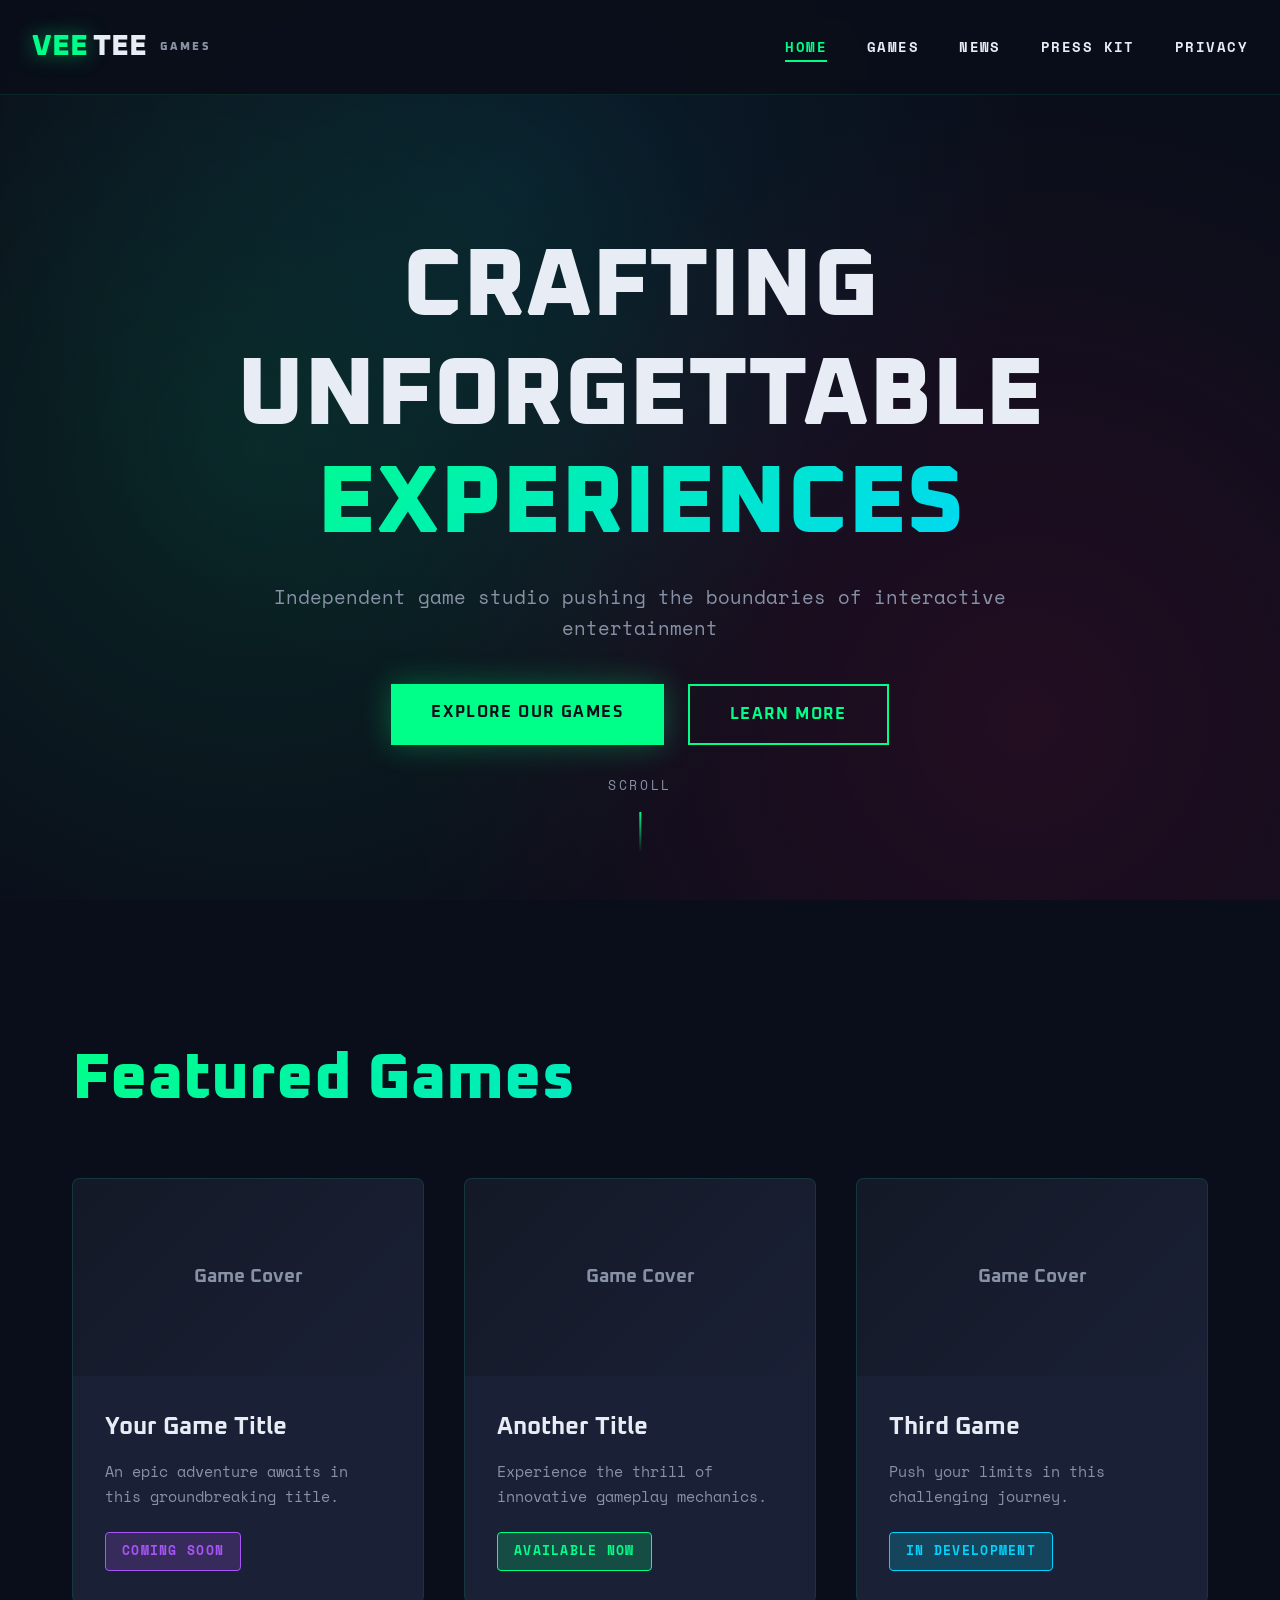
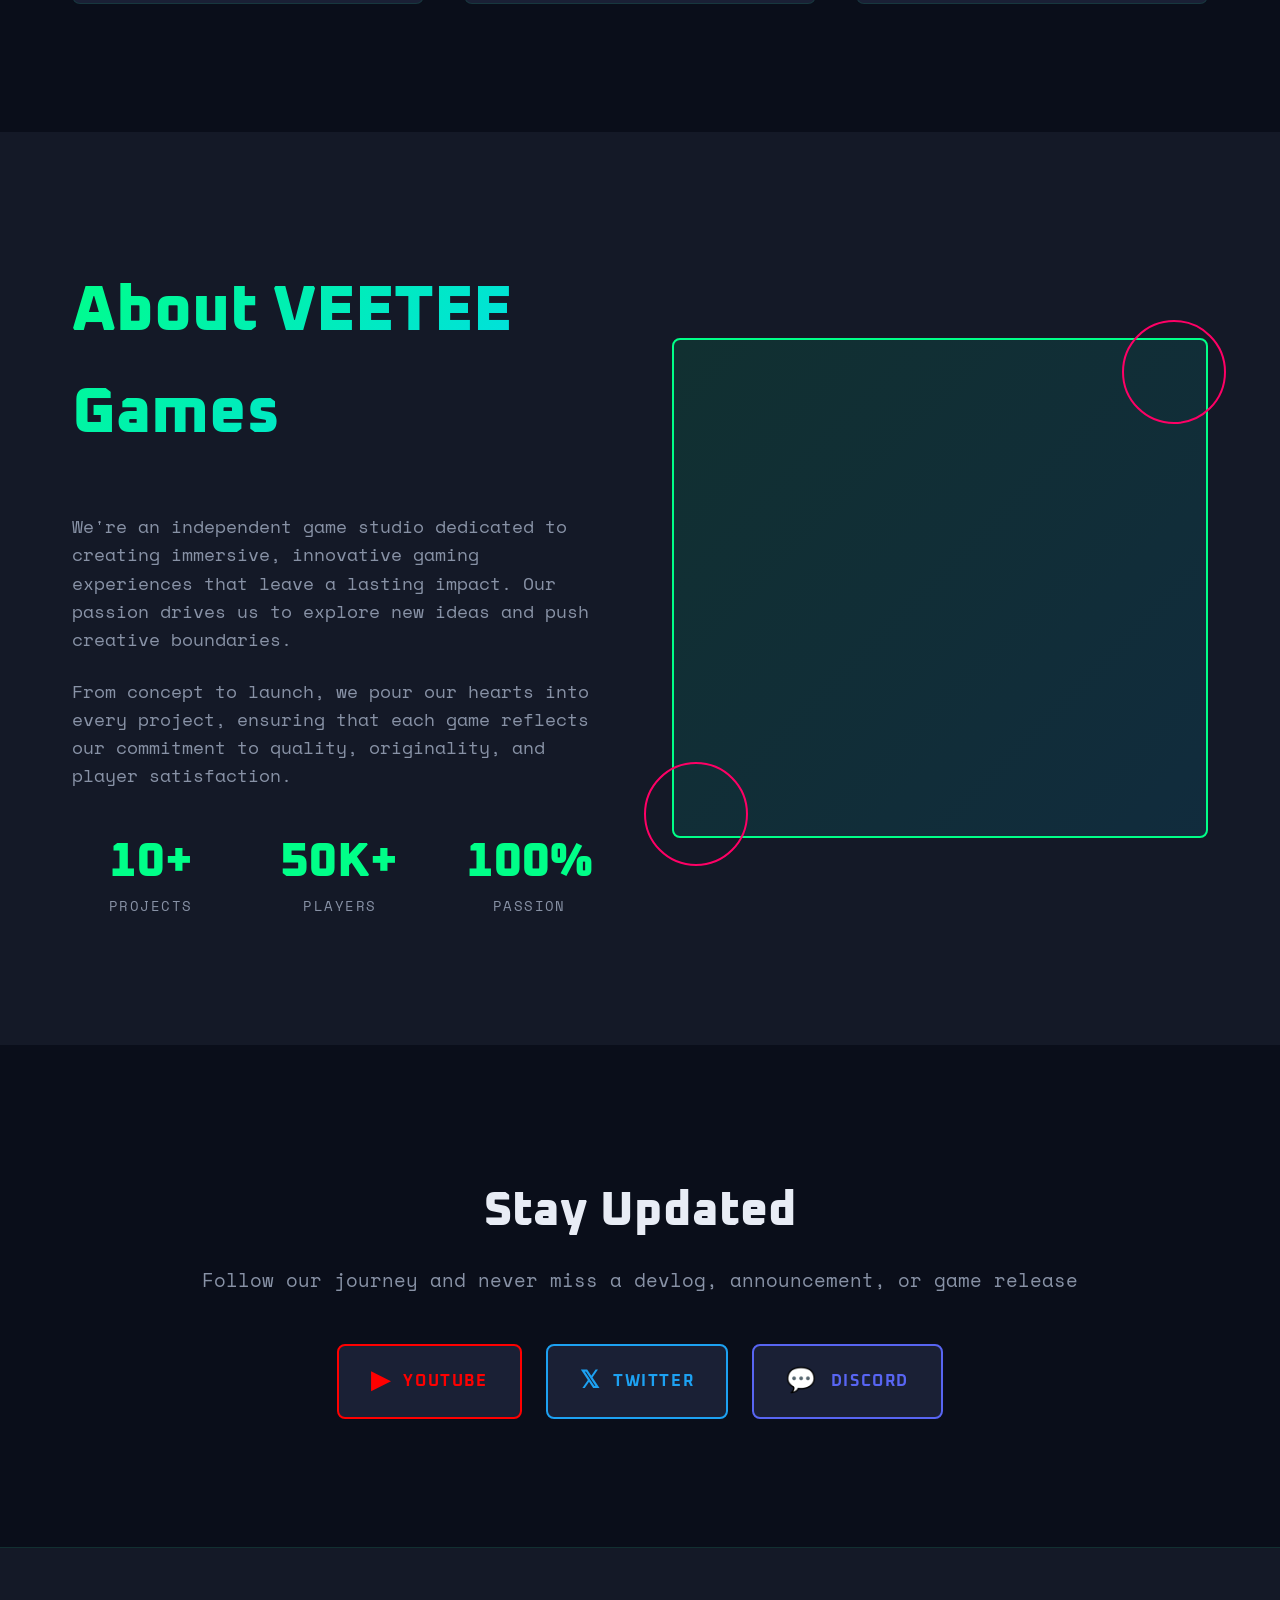
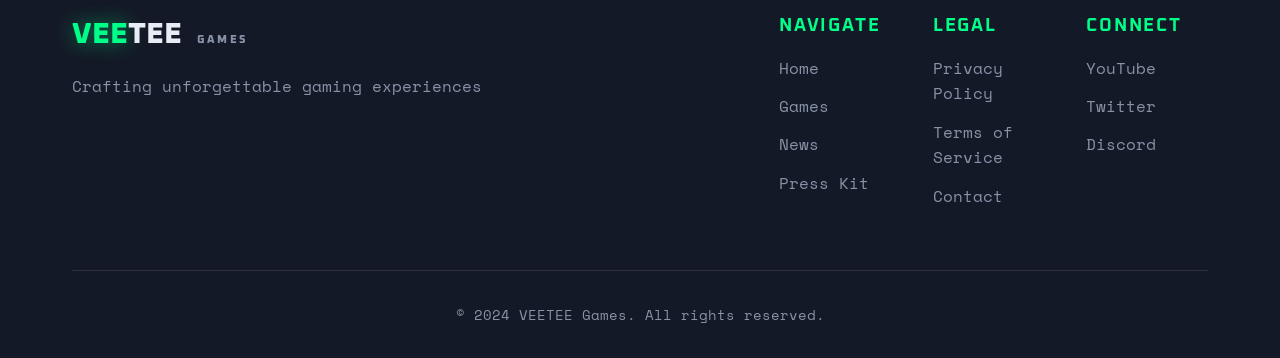
==== index.html @ 94cd7ccc "VTG Website Initial Upload" ====
<!DOCTYPE html>
<html lang="en">
<head>
    <meta charset="UTF-8">
    <meta name="viewport" content="width=device-width, initial-scale=1.0">
    <title>VEETEE Games - Indie Game Studio</title>
    <link rel="stylesheet" href="styles.css">
    <link rel="preconnect" href="https://fonts.googleapis.com">
    <link rel="preconnect" href="https://fonts.gstatic.com" crossorigin>
    <link href="https://fonts.googleapis.com/css2?family=Oxanium:wght@400;600;700;800&family=Space+Mono:wght@400;700&display=swap" rel="stylesheet">
</head>
<body>
    <nav class="navbar">
        <div class="nav-container">
            <a href="index.html" class="logo">
                <span class="logo-vee">VEE</span><span class="logo-tee">TEE</span>
                <span class="logo-subtitle">GAMES</span>
            </a>
            <ul class="nav-menu" id="navMenu">
                <li><a href="index.html" class="nav-link active">Home</a></li>
                <li><a href="games.html" class="nav-link">Games</a></li>
                <li><a href="news.html" class="nav-link">News</a></li>
                <li><a href="press.html" class="nav-link">Press Kit</a></li>
                <li><a href="privacy.html" class="nav-link">Privacy</a></li>
            </ul>
            <div class="hamburger" id="hamburger">
                <span></span>
                <span></span>
                <span></span>
            </div>
        </div>
    </nav>

    <section class="hero">
        <div class="hero-bg"></div>
        <div class="hero-content">
            <h1 class="hero-title">
                <span class="title-line">CRAFTING</span>
                <span class="title-line">UNFORGETTABLE</span>
                <span class="title-line highlight">EXPERIENCES</span>
            </h1>
            <p class="hero-subtitle">Independent game studio pushing the boundaries of interactive entertainment</p>
            <div class="hero-cta">
                <a href="games.html" class="btn btn-primary">Explore Our Games</a>
                <a href="#about" class="btn btn-secondary">Learn More</a>
            </div>
        </div>
        <div class="scroll-indicator">
            <span>Scroll</span>
            <div class="scroll-line"></div>
        </div>
    </section>

    <section class="featured-games">
        <div class="container">
            <h2 class="section-title">Featured Games</h2>
            <div class="games-grid">
                <div class="game-card" data-animate>
                    <div class="game-image">
                        <div class="placeholder-image">Game Cover</div>
                        <div class="game-overlay">
                            <a href="games.html" class="game-link">View Details</a>
                        </div>
                    </div>
                    <div class="game-info">
                        <h3 class="game-title">Your Game Title</h3>
                        <p class="game-description">An epic adventure awaits in this groundbreaking title.</p>
                        <div class="game-status status-upcoming">Coming Soon</div>
                    </div>
                </div>

                <div class="game-card" data-animate>
                    <div class="game-image">
                        <div class="placeholder-image">Game Cover</div>
                        <div class="game-overlay">
                            <a href="games.html" class="game-link">View Details</a>
                        </div>
                    </div>
                    <div class="game-info">
                        <h3 class="game-title">Another Title</h3>
                        <p class="game-description">Experience the thrill of innovative gameplay mechanics.</p>
                        <div class="game-status status-released">Available Now</div>
                    </div>
                </div>

                <div class="game-card" data-animate>
                    <div class="game-image">
                        <div class="placeholder-image">Game Cover</div>
                        <div class="game-overlay">
                            <a href="games.html" class="game-link">View Details</a>
                        </div>
                    </div>
                    <div class="game-info">
                        <h3 class="game-title">Third Game</h3>
                        <p class="game-description">Push your limits in this challenging journey.</p>
                        <div class="game-status status-development">In Development</div>
                    </div>
                </div>
            </div>
        </div>
    </section>

    <section id="about" class="about">
        <div class="container">
            <div class="about-content">
                <div class="about-text" data-animate>
                    <h2 class="section-title">About VEETEE Games</h2>
                    <p>We're an independent game studio dedicated to creating immersive, innovative gaming experiences that leave a lasting impact. Our passion drives us to explore new ideas and push creative boundaries.</p>
                    <p>From concept to launch, we pour our hearts into every project, ensuring that each game reflects our commitment to quality, originality, and player satisfaction.</p>
                    <div class="about-stats">
                        <div class="stat">
                            <div class="stat-number">10+</div>
                            <div class="stat-label">Projects</div>
                        </div>
                        <div class="stat">
                            <div class="stat-number">50K+</div>
                            <div class="stat-label">Players</div>
                        </div>
                        <div class="stat">
                            <div class="stat-number">100%</div>
                            <div class="stat-label">Passion</div>
                        </div>
                    </div>
                </div>
                <div class="about-visual" data-animate>
                    <div class="visual-box"></div>
                </div>
            </div>
        </div>
    </section>

    <section class="cta-section">
        <div class="container">
            <div class="cta-content" data-animate>
                <h2>Stay Updated</h2>
                <p>Follow our journey and never miss a devlog, announcement, or game release</p>
                <div class="social-links">
                    <a href="https://www.youtube.com/@your-channel" target="_blank" class="social-btn youtube">
                        <span class="social-icon">▶</span>
                        <span>YouTube</span>
                    </a>
                    <a href="https://twitter.com/your-handle" target="_blank" class="social-btn twitter">
                        <span class="social-icon">𝕏</span>
                        <span>Twitter</span>
                    </a>
                    <a href="https://discord.gg/your-server" target="_blank" class="social-btn discord">
                        <span class="social-icon">💬</span>
                        <span>Discord</span>
                    </a>
                </div>
            </div>
        </div>
    </section>

    <footer class="footer">
        <div class="container">
            <div class="footer-content">
                <div class="footer-brand">
                    <div class="footer-logo">
                        <span class="logo-vee">VEE</span><span class="logo-tee">TEE</span>
                        <span class="logo-subtitle">GAMES</span>
                    </div>
                    <p>Crafting unforgettable gaming experiences</p>
                </div>
                <div class="footer-links">
                    <div class="footer-column">
                        <h4>Navigate</h4>
                        <ul>
                            <li><a href="index.html">Home</a></li>
                            <li><a href="games.html">Games</a></li>
                            <li><a href="news.html">News</a></li>
                            <li><a href="press.html">Press Kit</a></li>
                        </ul>
                    </div>
                    <div class="footer-column">
                        <h4>Legal</h4>
                        <ul>
                            <li><a href="privacy.html">Privacy Policy</a></li>
                            <li><a href="privacy.html#terms">Terms of Service</a></li>
                            <li><a href="press.html">Contact</a></li>
                        </ul>
                    </div>
                    <div class="footer-column">
                        <h4>Connect</h4>
                        <ul>
                            <li><a href="https://youtube.com/@your-channel" target="_blank">YouTube</a></li>
                            <li><a href="https://twitter.com/your-handle" target="_blank">Twitter</a></li>
                            <li><a href="https://discord.gg/your-server" target="_blank">Discord</a></li>
                        </ul>
                    </div>
                </div>
            </div>
            <div class="footer-bottom">
                <p>&copy; 2024 VEETEE Games. All rights reserved.</p>
            </div>
        </div>
    </footer>

    <script src="script.js"></script>
</body>
</html>
---- styles.css ----
:root {
    --primary: #00ff88;
    --primary-dark: #00cc6a;
    --secondary: #ff0066;
    --dark: #0a0e1a;
    --dark-lighter: #141927;
    --dark-card: #1a2035;
    --text: #e8ecf5;
    --text-dim: #8892a6;
    --accent-blue: #00d4ff;
    --accent-purple: #a855f7;
    --gradient-1: linear-gradient(135deg, var(--primary) 0%, var(--accent-blue) 100%);
    --gradient-2: linear-gradient(135deg, var(--secondary) 0%, var(--accent-purple) 100%);
    --gradient-dark: linear-gradient(180deg, var(--dark) 0%, var(--dark-lighter) 100%);
}

* {
    margin: 0;
    padding: 0;
    box-sizing: border-box;
}

html {
    scroll-behavior: smooth;
}

body {
    font-family: 'Space Mono', monospace;
    background: var(--dark);
    color: var(--text);
    line-height: 1.6;
    overflow-x: hidden;
}

.container {
    max-width: 1200px;
    margin: 0 auto;
    padding: 0 2rem;
}

/* Navigation */
.navbar {
    position: fixed;
    top: 0;
    width: 100%;
    background: rgba(10, 14, 26, 0.95);
    backdrop-filter: blur(10px);
    z-index: 1000;
    border-bottom: 1px solid rgba(0, 255, 136, 0.1);
}

.nav-container {
    max-width: 1400px;
    margin: 0 auto;
    padding: 1.5rem 2rem;
    display: flex;
    justify-content: space-between;
    align-items: center;
}

.logo {
    font-family: 'Oxanium', sans-serif;
    font-size: 1.8rem;
    font-weight: 800;
    text-decoration: none;
    display: flex;
    align-items: center;
    gap: 0.3rem;
}

.logo-vee {
    color: var(--primary);
    text-shadow: 0 0 20px rgba(0, 255, 136, 0.5);
}

.logo-tee {
    color: var(--text);
}

.logo-subtitle {
    font-size: 0.7rem;
    color: var(--text-dim);
    letter-spacing: 0.2em;
    margin-left: 0.5rem;
}

.nav-menu {
    display: flex;
    list-style: none;
    gap: 2.5rem;
    align-items: center;
}

.nav-link {
    color: var(--text);
    text-decoration: none;
    font-size: 0.9rem;
    font-weight: 600;
    text-transform: uppercase;
    letter-spacing: 0.1em;
    position: relative;
    transition: color 0.3s ease;
}

.nav-link::after {
    content: '';
    position: absolute;
    bottom: -5px;
    left: 0;
    width: 0;
    height: 2px;
    background: var(--primary);
    transition: width 0.3s ease;
}

.nav-link:hover,
.nav-link.active {
    color: var(--primary);
}

.nav-link:hover::after,
.nav-link.active::after {
    width: 100%;
}

.hamburger {
    display: none;
    flex-direction: column;
    gap: 5px;
    cursor: pointer;
}

.hamburger span {
    width: 25px;
    height: 2px;
    background: var(--primary);
    transition: all 0.3s ease;
}

/* Hero Section */
.hero {
    position: relative;
    min-height: 100vh;
    display: flex;
    align-items: center;
    justify-content: center;
    overflow: hidden;
    padding-top: 80px;
}

.hero-bg {
    position: absolute;
    top: 0;
    left: 0;
    width: 100%;
    height: 100%;
    background: 
        radial-gradient(circle at 20% 50%, rgba(0, 255, 136, 0.1) 0%, transparent 50%),
        radial-gradient(circle at 80% 80%, rgba(255, 0, 102, 0.1) 0%, transparent 50%),
        radial-gradient(circle at 40% 20%, rgba(0, 212, 255, 0.08) 0%, transparent 50%);
    animation: bgPulse 10s ease-in-out infinite;
}

@keyframes bgPulse {
    0%, 100% { opacity: 1; }
    50% { opacity: 0.7; }
}

.hero-content {
    position: relative;
    z-index: 2;
    text-align: center;
    max-width: 900px;
    padding: 0 2rem;
}

.hero-title {
    font-family: 'Oxanium', sans-serif;
    font-size: clamp(3rem, 8vw, 6rem);
    font-weight: 800;
    line-height: 1.1;
    margin-bottom: 1.5rem;
    display: flex;
    flex-direction: column;
    gap: 0.2rem;
}

.title-line {
    display: block;
    animation: slideIn 0.8s ease-out backwards;
}

.title-line:nth-child(1) { animation-delay: 0.1s; }
.title-line:nth-child(2) { animation-delay: 0.2s; }
.title-line:nth-child(3) { animation-delay: 0.3s; }

.title-line.highlight {
    background: var(--gradient-1);
    -webkit-background-clip: text;
    -webkit-text-fill-color: transparent;
    background-clip: text;
}

@keyframes slideIn {
    from {
        opacity: 0;
        transform: translateY(30px);
    }
    to {
        opacity: 1;
        transform: translateY(0);
    }
}

.hero-subtitle {
    font-size: 1.2rem;
    color: var(--text-dim);
    margin-bottom: 2.5rem;
    animation: fadeIn 1s ease-out 0.5s backwards;
}

@keyframes fadeIn {
    from { opacity: 0; }
    to { opacity: 1; }
}

.hero-cta {
    display: flex;
    gap: 1.5rem;
    justify-content: center;
    flex-wrap: wrap;
    animation: fadeIn 1s ease-out 0.7s backwards;
}

.btn {
    padding: 1rem 2.5rem;
    font-family: 'Oxanium', sans-serif;
    font-size: 1rem;
    font-weight: 700;
    text-decoration: none;
    text-transform: uppercase;
    letter-spacing: 0.1em;
    border: none;
    cursor: pointer;
    transition: all 0.3s ease;
    position: relative;
    overflow: hidden;
}

.btn-primary {
    background: var(--primary);
    color: var(--dark);
    box-shadow: 0 0 30px rgba(0, 255, 136, 0.3);
}

.btn-primary:hover {
    transform: translateY(-2px);
    box-shadow: 0 0 40px rgba(0, 255, 136, 0.5);
}

.btn-secondary {
    background: transparent;
    color: var(--primary);
    border: 2px solid var(--primary);
}

.btn-secondary:hover {
    background: var(--primary);
    color: var(--dark);
}

.scroll-indicator {
    position: absolute;
    bottom: 3rem;
    left: 50%;
    transform: translateX(-50%);
    display: flex;
    flex-direction: column;
    align-items: center;
    gap: 1rem;
    color: var(--text-dim);
    font-size: 0.8rem;
    text-transform: uppercase;
    letter-spacing: 0.2em;
    animation: fadeIn 1s ease-out 1s backwards;
}

.scroll-line {
    width: 2px;
    height: 40px;
    background: linear-gradient(to bottom, var(--primary), transparent);
    animation: scrollAnim 2s ease-in-out infinite;
}

@keyframes scrollAnim {
    0%, 100% { opacity: 0; transform: translateY(-10px); }
    50% { opacity: 1; transform: translateY(10px); }
}

/* Section Titles */
.section-title {
    font-family: 'Oxanium', sans-serif;
    font-size: clamp(2.5rem, 5vw, 4rem);
    font-weight: 800;
    margin-bottom: 3rem;
    background: var(--gradient-1);
    -webkit-background-clip: text;
    -webkit-text-fill-color: transparent;
    background-clip: text;
}

/* Featured Games */
.featured-games {
    padding: 8rem 0;
    position: relative;
}

.games-grid {
    display: grid;
    grid-template-columns: repeat(auto-fit, minmax(300px, 1fr));
    gap: 2.5rem;
}

.game-card {
    background: var(--dark-card);
    border: 1px solid rgba(0, 255, 136, 0.1);
    border-radius: 8px;
    overflow: hidden;
    transition: all 0.4s ease;
    opacity: 0;
    transform: translateY(30px);
}

.game-card.animate {
    animation: cardSlideIn 0.6s ease-out forwards;
}

@keyframes cardSlideIn {
    to {
        opacity: 1;
        transform: translateY(0);
    }
}

.game-card:nth-child(1) { animation-delay: 0.1s; }
.game-card:nth-child(2) { animation-delay: 0.2s; }
.game-card:nth-child(3) { animation-delay: 0.3s; }

.game-card:hover {
    transform: translateY(-10px);
    border-color: var(--primary);
    box-shadow: 0 10px 40px rgba(0, 255, 136, 0.2);
}

.game-image {
    position: relative;
    aspect-ratio: 16/9;
    overflow: hidden;
}

.placeholder-image {
    width: 100%;
    height: 100%;
    background: linear-gradient(135deg, var(--dark-lighter), var(--dark-card));
    display: flex;
    align-items: center;
    justify-content: center;
    color: var(--text-dim);
    font-family: 'Oxanium', sans-serif;
    font-size: 1.2rem;
    font-weight: 700;
}

.game-overlay {
    position: absolute;
    top: 0;
    left: 0;
    width: 100%;
    height: 100%;
    background: rgba(0, 255, 136, 0.9);
    display: flex;
    align-items: center;
    justify-content: center;
    opacity: 0;
    transition: opacity 0.3s ease;
}

.game-card:hover .game-overlay {
    opacity: 1;
}

.game-link {
    color: var(--dark);
    font-family: 'Oxanium', sans-serif;
    font-size: 1.1rem;
    font-weight: 700;
    text-decoration: none;
    text-transform: uppercase;
    letter-spacing: 0.1em;
    padding: 1rem 2rem;
    background: var(--dark);
    color: var(--primary);
    border-radius: 4px;
}

.game-info {
    padding: 2rem;
}

.game-title {
    font-family: 'Oxanium', sans-serif;
    font-size: 1.5rem;
    font-weight: 700;
    margin-bottom: 0.8rem;
    color: var(--text);
}

.game-description {
    color: var(--text-dim);
    margin-bottom: 1.5rem;
    font-size: 0.95rem;
}

.game-status {
    display: inline-block;
    padding: 0.5rem 1rem;
    font-size: 0.8rem;
    font-weight: 700;
    text-transform: uppercase;
    letter-spacing: 0.1em;
    border-radius: 4px;
}

.status-upcoming {
    background: rgba(168, 85, 247, 0.2);
    color: var(--accent-purple);
    border: 1px solid var(--accent-purple);
}

.status-released {
    background: rgba(0, 255, 136, 0.2);
    color: var(--primary);
    border: 1px solid var(--primary);
}

.status-development {
    background: rgba(0, 212, 255, 0.2);
    color: var(--accent-blue);
    border: 1px solid var(--accent-blue);
}

/* About Section */
.about {
    padding: 8rem 0;
    background: var(--dark-lighter);
}

.about-content {
    display: grid;
    grid-template-columns: 1fr 1fr;
    gap: 4rem;
    align-items: center;
}

.about-text p {
    font-size: 1.1rem;
    color: var(--text-dim);
    margin-bottom: 1.5rem;
}

.about-stats {
    display: grid;
    grid-template-columns: repeat(3, 1fr);
    gap: 2rem;
    margin-top: 3rem;
}

.stat {
    text-align: center;
}

.stat-number {
    font-family: 'Oxanium', sans-serif;
    font-size: 3rem;
    font-weight: 800;
    color: var(--primary);
    line-height: 1;
    margin-bottom: 0.5rem;
}

.stat-label {
    color: var(--text-dim);
    text-transform: uppercase;
    font-size: 0.9rem;
    letter-spacing: 0.1em;
}

.about-visual {
    position: relative;
    height: 500px;
}

.visual-box {
    width: 100%;
    height: 100%;
    background: linear-gradient(135deg, rgba(0, 255, 136, 0.1), rgba(0, 212, 255, 0.1));
    border: 2px solid var(--primary);
    border-radius: 8px;
    position: relative;
    animation: float 6s ease-in-out infinite;
}

@keyframes float {
    0%, 100% { transform: translateY(0px) rotate(0deg); }
    50% { transform: translateY(-20px) rotate(2deg); }
}

.visual-box::before,
.visual-box::after {
    content: '';
    position: absolute;
    width: 100px;
    height: 100px;
    border: 2px solid var(--secondary);
    border-radius: 50%;
}

.visual-box::before {
    top: -20px;
    right: -20px;
    animation: pulse 3s ease-in-out infinite;
}

.visual-box::after {
    bottom: -30px;
    left: -30px;
    animation: pulse 3s ease-in-out infinite 1.5s;
}

@keyframes pulse {
    0%, 100% { transform: scale(1); opacity: 0.5; }
    50% { transform: scale(1.2); opacity: 1; }
}

/* CTA Section */
.cta-section {
    padding: 8rem 0;
    text-align: center;
}

.cta-content h2 {
    font-family: 'Oxanium', sans-serif;
    font-size: 3rem;
    font-weight: 800;
    margin-bottom: 1rem;
}

.cta-content p {
    font-size: 1.2rem;
    color: var(--text-dim);
    margin-bottom: 3rem;
}

.social-links {
    display: flex;
    gap: 1.5rem;
    justify-content: center;
    flex-wrap: wrap;
}

.social-btn {
    display: flex;
    align-items: center;
    gap: 0.8rem;
    padding: 1rem 2rem;
    background: var(--dark-card);
    border: 2px solid;
    border-radius: 8px;
    text-decoration: none;
    font-family: 'Oxanium', sans-serif;
    font-weight: 700;
    text-transform: uppercase;
    letter-spacing: 0.1em;
    transition: all 0.3s ease;
}

.social-icon {
    font-size: 1.5rem;
}

.social-btn.youtube {
    border-color: #ff0000;
    color: #ff0000;
}

.social-btn.youtube:hover {
    background: #ff0000;
    color: var(--dark);
    transform: translateY(-3px);
    box-shadow: 0 5px 20px rgba(255, 0, 0, 0.3);
}

.social-btn.twitter {
    border-color: #1da1f2;
    color: #1da1f2;
}

.social-btn.twitter:hover {
    background: #1da1f2;
    color: var(--dark);
    transform: translateY(-3px);
    box-shadow: 0 5px 20px rgba(29, 161, 242, 0.3);
}

.social-btn.discord {
    border-color: #5865f2;
    color: #5865f2;
}

.social-btn.discord:hover {
    background: #5865f2;
    color: white;
    transform: translateY(-3px);
    box-shadow: 0 5px 20px rgba(88, 101, 242, 0.3);
}

/* Footer */
.footer {
    background: var(--dark-lighter);
    border-top: 1px solid rgba(0, 255, 136, 0.1);
    padding: 4rem 0 2rem;
}

.footer-content {
    display: grid;
    grid-template-columns: 1.5fr 1fr;
    gap: 4rem;
    margin-bottom: 3rem;
}

.footer-brand p {
    color: var(--text-dim);
    margin-top: 1rem;
}

.footer-logo {
    font-family: 'Oxanium', sans-serif;
    font-size: 1.8rem;
    font-weight: 800;
    margin-bottom: 1rem;
}

.footer-links {
    display: grid;
    grid-template-columns: repeat(3, 1fr);
    gap: 2rem;
}

.footer-column h4 {
    font-family: 'Oxanium', sans-serif;
    font-size: 1.1rem;
    color: var(--primary);
    margin-bottom: 1rem;
    text-transform: uppercase;
    letter-spacing: 0.1em;
}

.footer-column ul {
    list-style: none;
}

.footer-column ul li {
    margin-bottom: 0.8rem;
}

.footer-column a {
    color: var(--text-dim);
    text-decoration: none;
    transition: color 0.3s ease;
}

.footer-column a:hover {
    color: var(--primary);
}

.footer-bottom {
    text-align: center;
    padding-top: 2rem;
    border-top: 1px solid rgba(255, 255, 255, 0.1);
    color: var(--text-dim);
    font-size: 0.9rem;
}

/* Animations */
[data-animate] {
    opacity: 0;
    transform: translateY(30px);
    transition: all 0.6s ease-out;
}

[data-animate].animate {
    opacity: 1;
    transform: translateY(0);
}

/* Responsive Design */
@media (max-width: 968px) {
    .nav-menu {
        position: fixed;
        top: 80px;
        left: -100%;
        width: 100%;
        height: calc(100vh - 80px);
        background: rgba(10, 14, 26, 0.98);
        backdrop-filter: blur(10px);
        flex-direction: column;
        justify-content: flex-start;
        padding: 3rem 0;
        transition: left 0.3s ease;
    }

    .nav-menu.active {
        left: 0;
    }

    .hamburger {
        display: flex;
    }

    .hamburger.active span:nth-child(1) {
        transform: rotate(45deg) translate(7px, 7px);
    }

    .hamburger.active span:nth-child(2) {
        opacity: 0;
    }

    .hamburger.active span:nth-child(3) {
        transform: rotate(-45deg) translate(6px, -6px);
    }

    .about-content {
        grid-template-columns: 1fr;
    }

    .about-visual {
        height: 300px;
    }

    .footer-content {
        grid-template-columns: 1fr;
    }

    .footer-links {
        grid-template-columns: 1fr;
    }

    .about-stats {
        grid-template-columns: 1fr;
    }
}

@media (max-width: 600px) {
    .hero-cta {
        flex-direction: column;
    }

    .btn {
        width: 100%;
    }

    .games-grid {
        grid-template-columns: 1fr;
    }

    .social-links {
        flex-direction: column;
    }

    .social-btn {
        width: 100%;
        justify-content: center;
    }
}
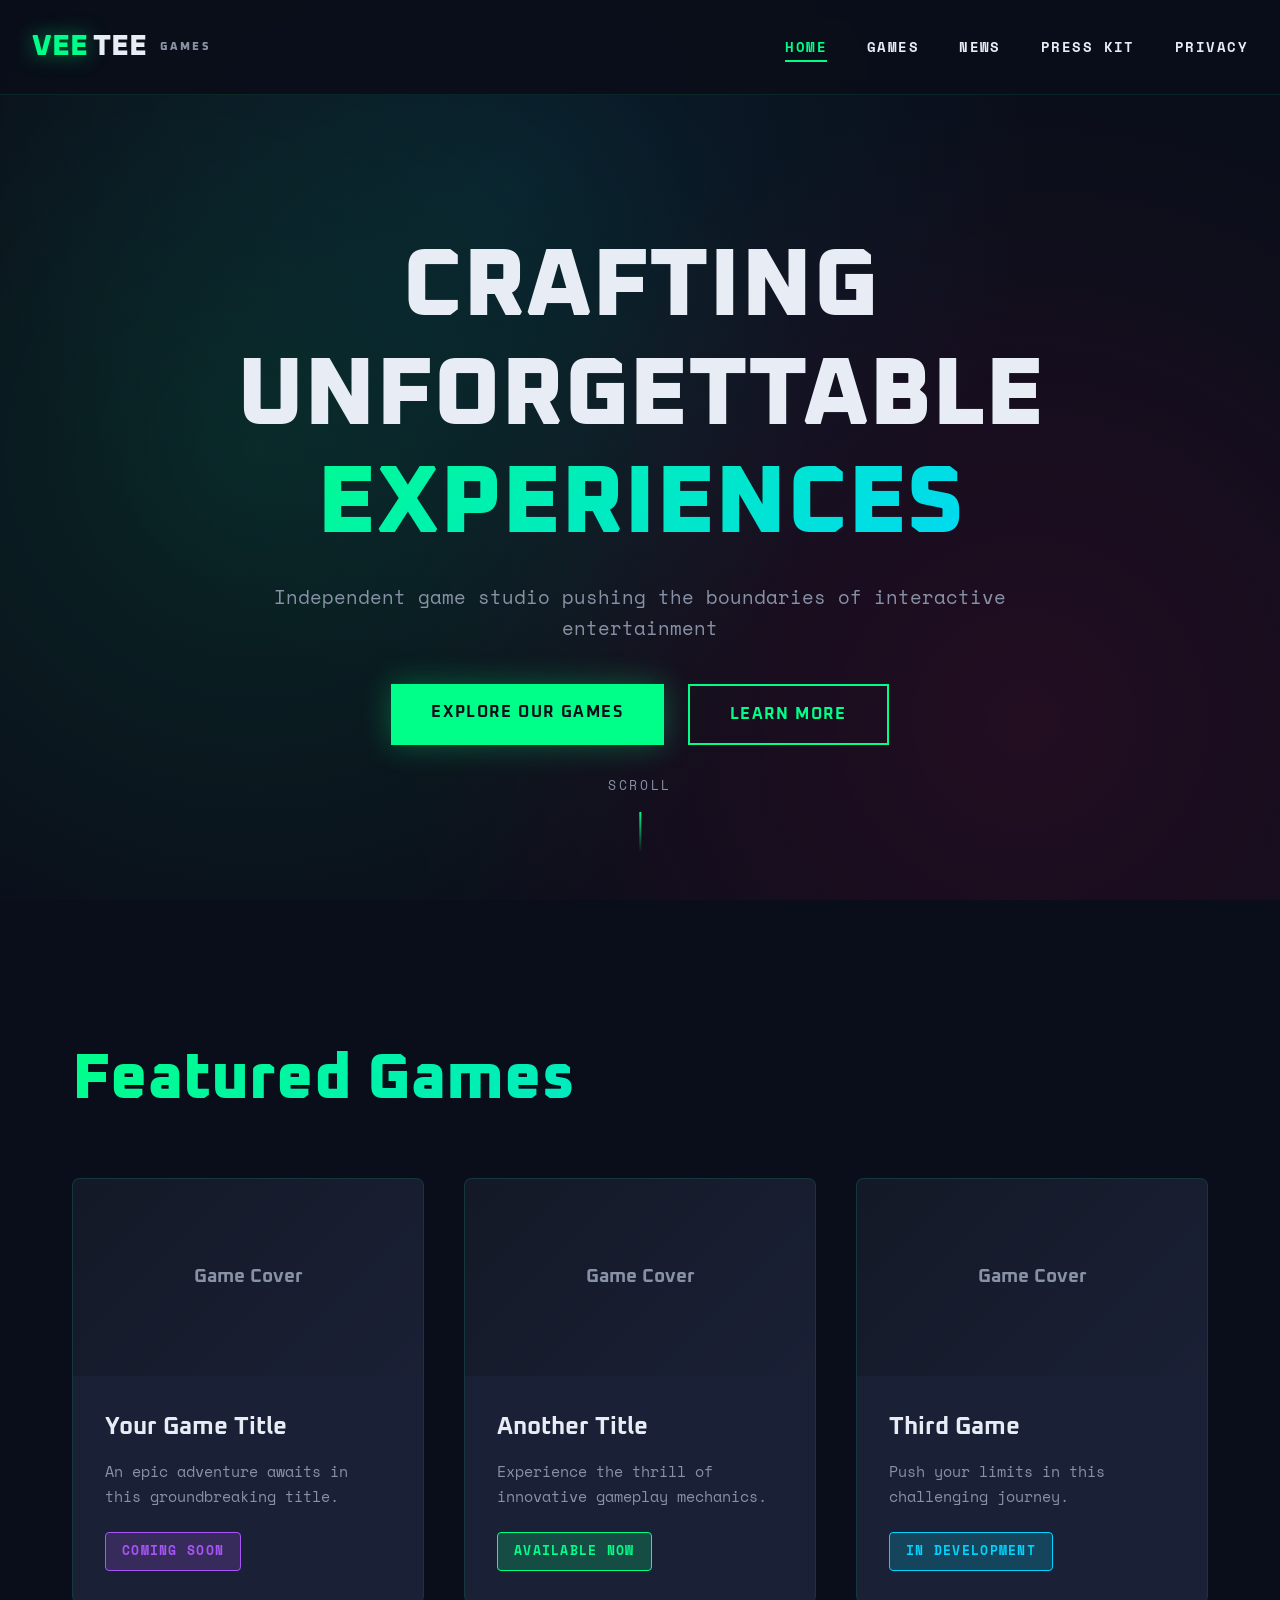
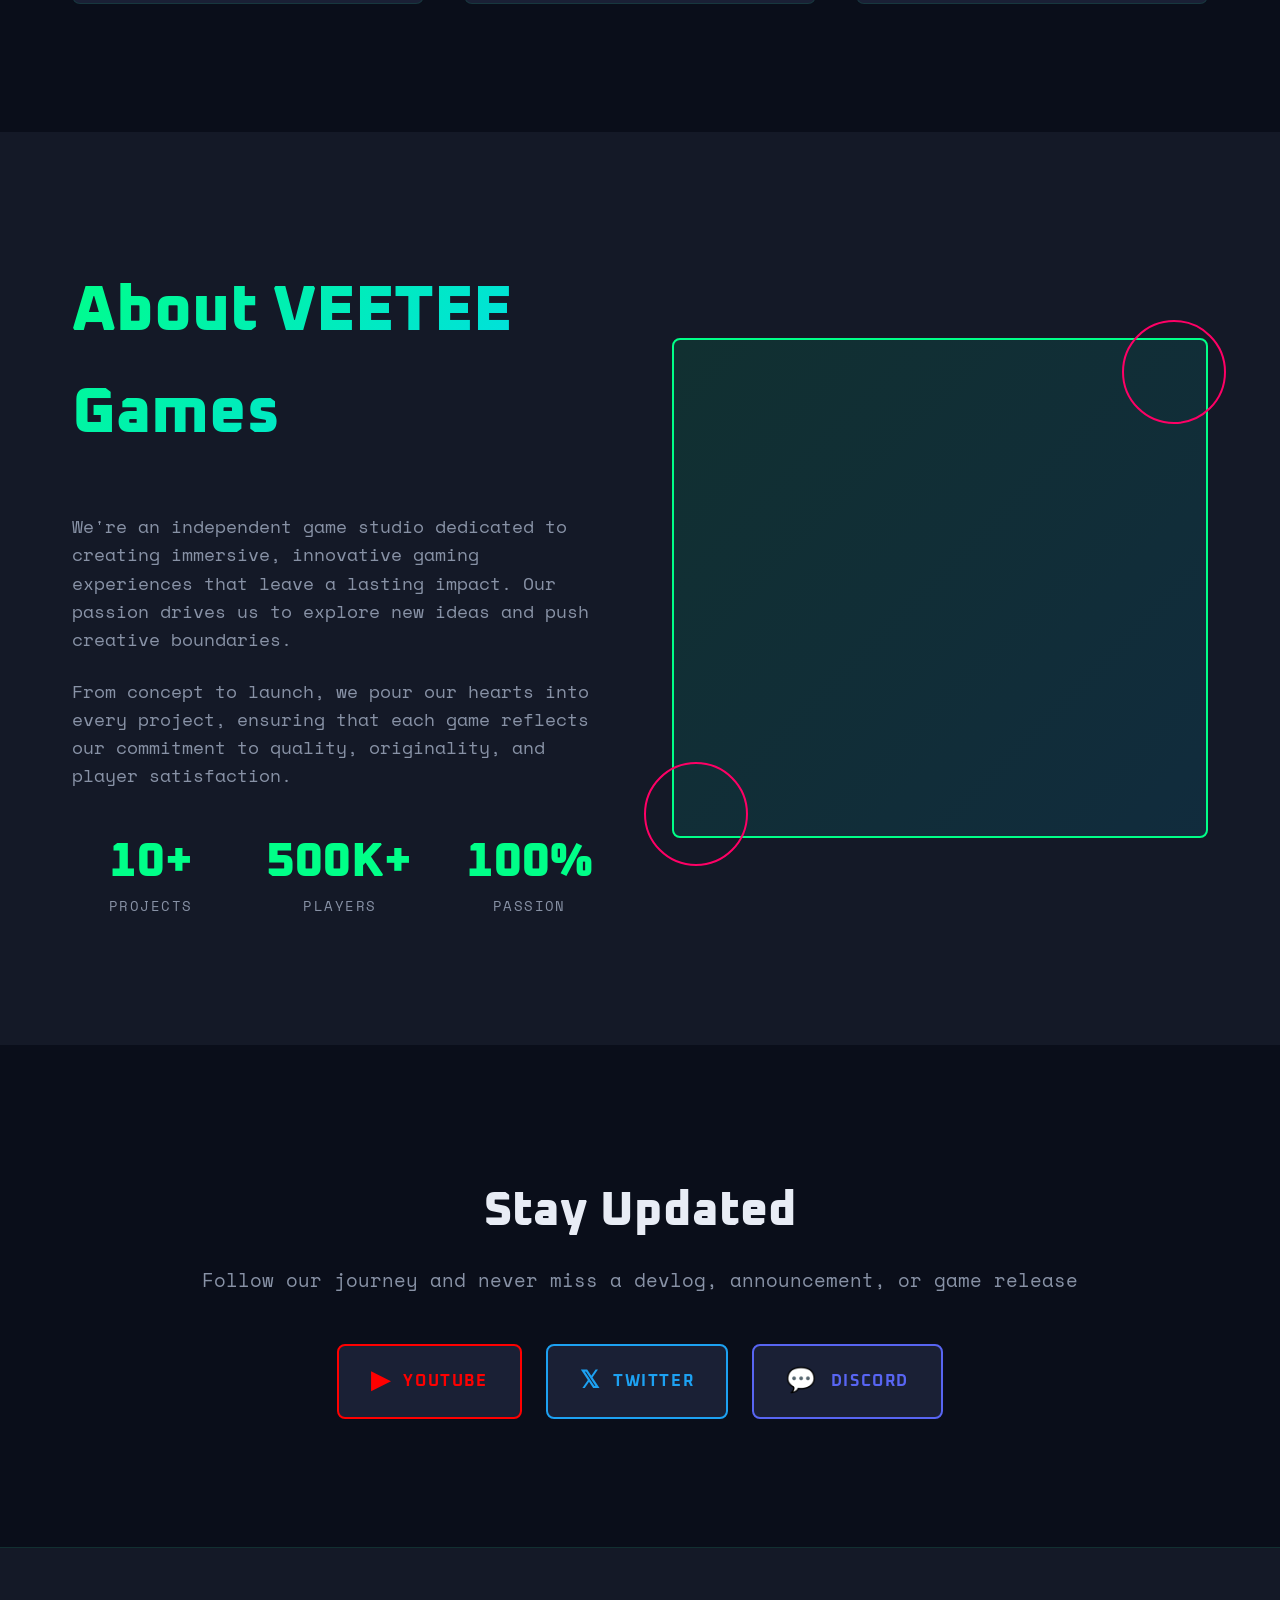
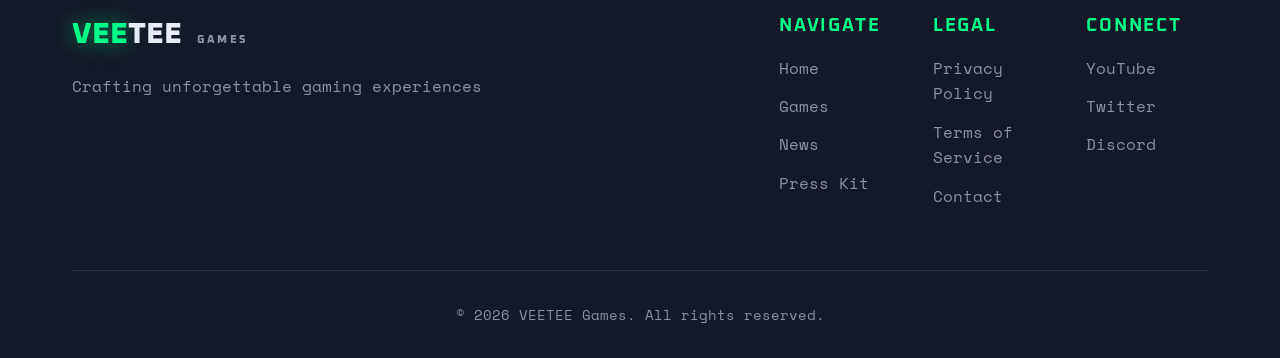
==== commit 47da725e: "Started Finishing Home Page" ====
--- a/index.html
+++ b/index.html
@@ -113,7 +113,7 @@
                             <div class="stat-label">Projects</div>
                         </div>
                         <div class="stat">
-                            <div class="stat-number">50K+</div>
+                            <div class="stat-number">500K+</div>
                             <div class="stat-label">Players</div>
                         </div>
                         <div class="stat">
@@ -135,15 +135,15 @@
                 <h2>Stay Updated</h2>
                 <p>Follow our journey and never miss a devlog, announcement, or game release</p>
                 <div class="social-links">
-                    <a href="https://www.youtube.com/@your-channel" target="_blank" class="social-btn youtube">
+                    <a href="https://www.youtube.com/@VEETEEGames" target="_blank" class="social-btn youtube">
                         <span class="social-icon">▶</span>
                         <span>YouTube</span>
                     </a>
-                    <a href="https://twitter.com/your-handle" target="_blank" class="social-btn twitter">
+                    <a href="https://x.com/VEETEEGames" target="_blank" class="social-btn twitter">
                         <span class="social-icon">𝕏</span>
                         <span>Twitter</span>
                     </a>
-                    <a href="https://discord.gg/your-server" target="_blank" class="social-btn discord">
+                    <a href="https://discord.gg/vRTEazs3x5" target="_blank" class="social-btn discord">
                         <span class="social-icon">💬</span>
                         <span>Discord</span>
                     </a>
@@ -191,7 +191,7 @@
                 </div>
             </div>
             <div class="footer-bottom">
-                <p>&copy; 2024 VEETEE Games. All rights reserved.</p>
+                <p>&copy; 2026 VEETEE Games. All rights reserved.</p>
             </div>
         </div>
     </footer>
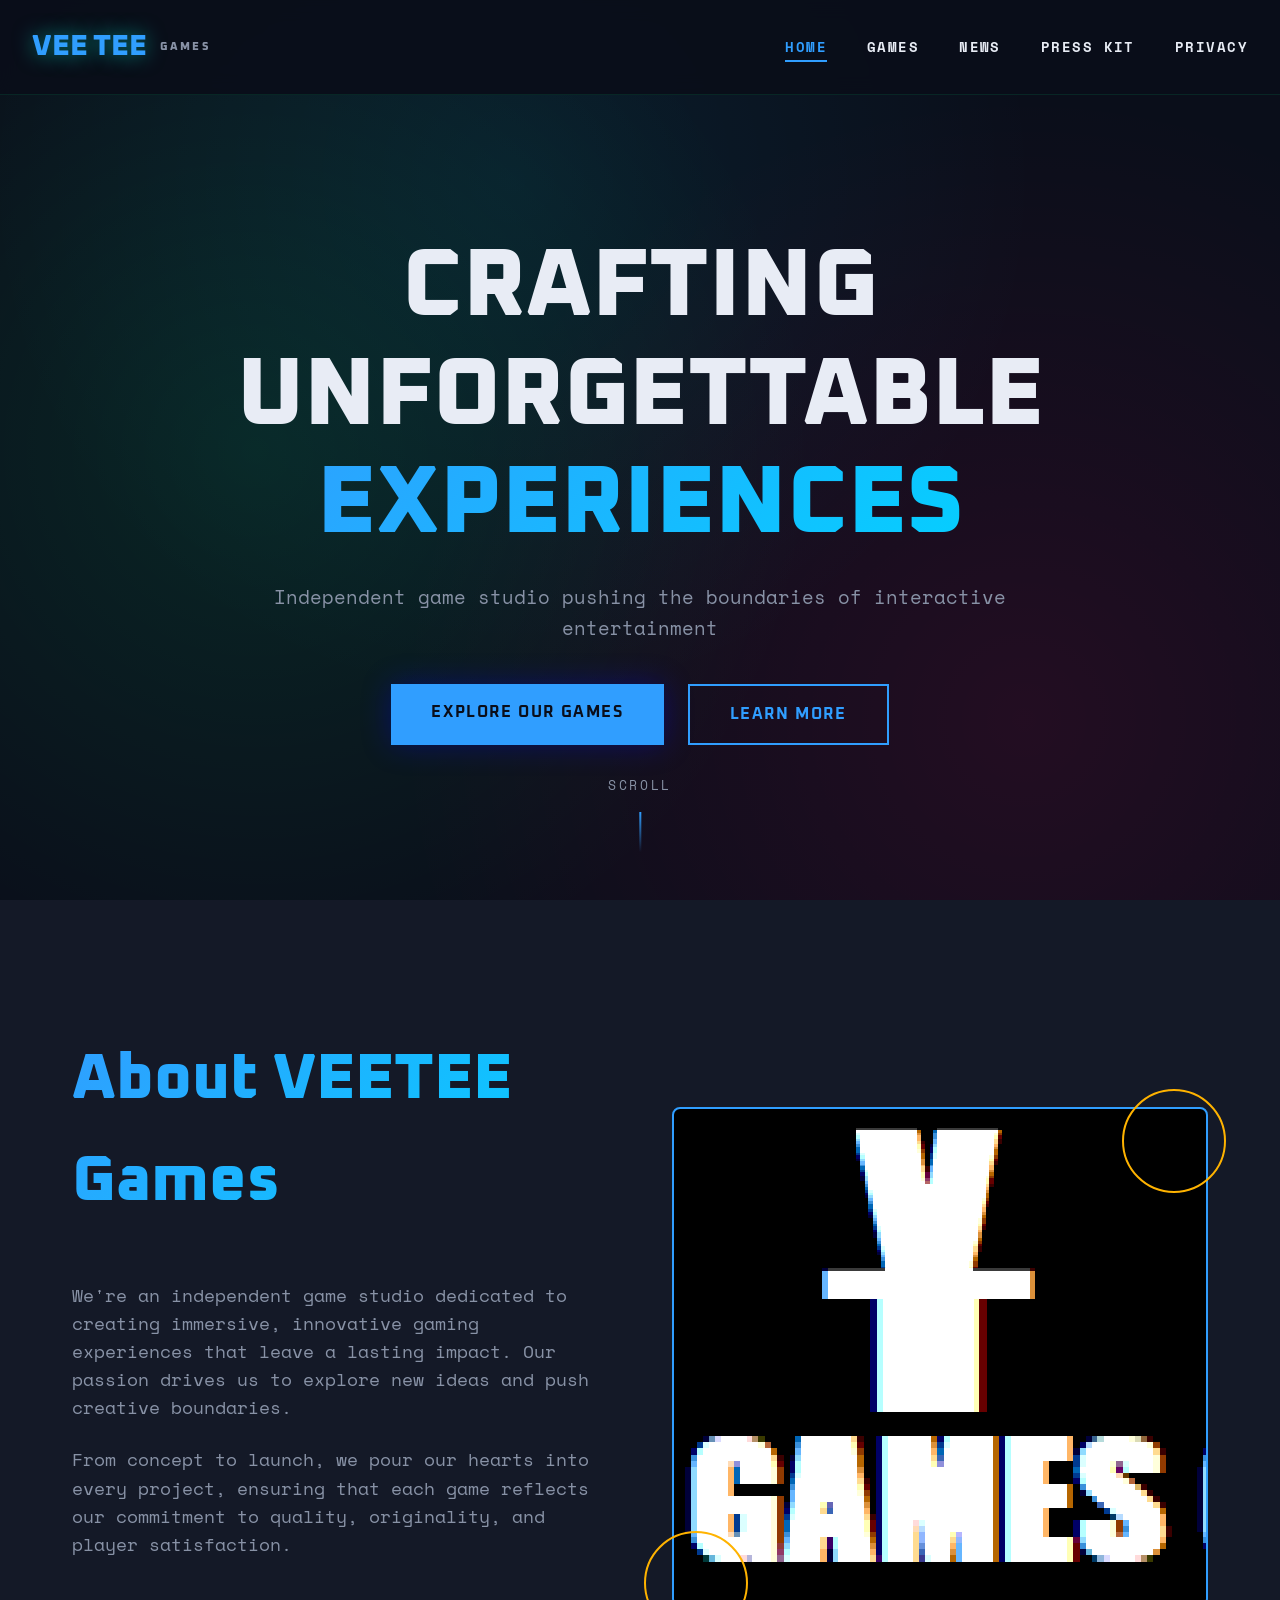
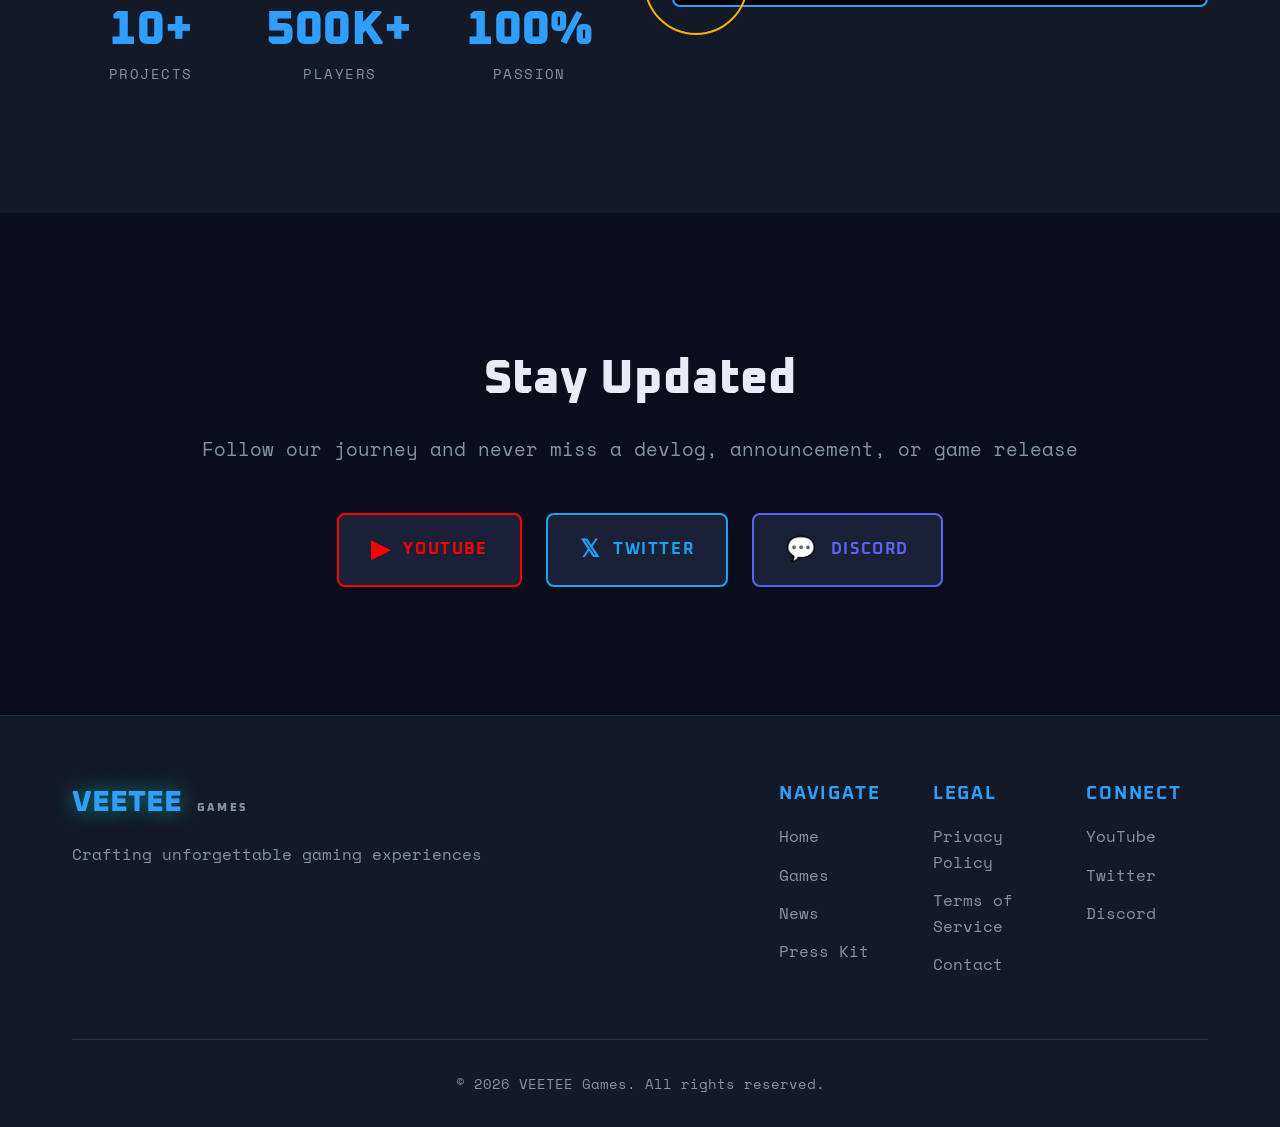
==== commit d9a93e25: "Adding New Features and Ads.txt" ====
--- a/index.html
+++ b/index.html
@@ -51,55 +51,6 @@
         </div>
     </section>
 
-    <section class="featured-games">
-        <div class="container">
-            <h2 class="section-title">Featured Games</h2>
-            <div class="games-grid">
-                <div class="game-card" data-animate>
-                    <div class="game-image">
-                        <div class="placeholder-image">Game Cover</div>
-                        <div class="game-overlay">
-                            <a href="games.html" class="game-link">View Details</a>
-                        </div>
-                    </div>
-                    <div class="game-info">
-                        <h3 class="game-title">Your Game Title</h3>
-                        <p class="game-description">An epic adventure awaits in this groundbreaking title.</p>
-                        <div class="game-status status-upcoming">Coming Soon</div>
-                    </div>
-                </div>
-
-                <div class="game-card" data-animate>
-                    <div class="game-image">
-                        <div class="placeholder-image">Game Cover</div>
-                        <div class="game-overlay">
-                            <a href="games.html" class="game-link">View Details</a>
-                        </div>
-                    </div>
-                    <div class="game-info">
-                        <h3 class="game-title">Another Title</h3>
-                        <p class="game-description">Experience the thrill of innovative gameplay mechanics.</p>
-                        <div class="game-status status-released">Available Now</div>
-                    </div>
-                </div>
-
-                <div class="game-card" data-animate>
-                    <div class="game-image">
-                        <div class="placeholder-image">Game Cover</div>
-                        <div class="game-overlay">
-                            <a href="games.html" class="game-link">View Details</a>
-                        </div>
-                    </div>
-                    <div class="game-info">
-                        <h3 class="game-title">Third Game</h3>
-                        <p class="game-description">Push your limits in this challenging journey.</p>
-                        <div class="game-status status-development">In Development</div>
-                    </div>
-                </div>
-            </div>
-        </div>
-    </section>
-
     <section id="about" class="about">
         <div class="container">
             <div class="about-content">
@@ -123,7 +74,7 @@
                     </div>
                 </div>
                 <div class="about-visual" data-animate>
-                    <div class="visual-box"></div>
+                    <div class="visual-box" style="background-image: url('images/vtg.jpg');"></div>
                 </div>
             </div>
         </div>
@@ -183,9 +134,9 @@
                     <div class="footer-column">
                         <h4>Connect</h4>
                         <ul>
-                            <li><a href="https://youtube.com/@your-channel" target="_blank">YouTube</a></li>
-                            <li><a href="https://twitter.com/your-handle" target="_blank">Twitter</a></li>
-                            <li><a href="https://discord.gg/your-server" target="_blank">Discord</a></li>
+                            <li><a href="https://www.youtube.com/@VEETEEGames" target="_blank">YouTube</a></li>
+                            <li><a href="https://x.com/VEETEEGames" target="_blank">Twitter</a></li>
+                            <li><a href="https://discord.gg/vRTEazs3x5" target="_blank">Discord</a></li>
                         </ul>
                     </div>
                 </div>
--- a/styles.css
+++ b/styles.css
@@ -1,7 +1,7 @@
 :root {
-    --primary: #00ff88;
-    --primary-dark: #00cc6a;
-    --secondary: #ff0066;
+    --primary: #309eff;
+    --primary-dark: #2454ae;
+    --secondary: #ffb300;
     --dark: #0a0e1a;
     --dark-lighter: #141927;
     --dark-card: #1a2035;
@@ -70,11 +70,12 @@
 
 .logo-vee {
     color: var(--primary);
-    text-shadow: 0 0 20px rgba(0, 255, 136, 0.5);
+    text-shadow: 0 0 20px rgba(0, 255, 234, 0.5);
 }
 
 .logo-tee {
-    color: var(--text);
+    color: var(--primary);
+    text-shadow: 0 0 20px rgba(0, 255, 234, 0.5);
 }
 
 .logo-subtitle {
@@ -250,12 +251,12 @@
 .btn-primary {
     background: var(--primary);
     color: var(--dark);
-    box-shadow: 0 0 30px rgba(0, 255, 136, 0.3);
+    box-shadow: 0 0 30px rgba(8, 0, 255, 0.3);
 }
 
 .btn-primary:hover {
     transform: translateY(-2px);
-    box-shadow: 0 0 40px rgba(0, 255, 136, 0.5);
+    box-shadow: 0 0 40px rgba(0, 157, 255, 0.5);
 }
 
 .btn-secondary {
@@ -377,7 +378,7 @@
     left: 0;
     width: 100%;
     height: 100%;
-    background: rgba(0, 255, 136, 0.9);
+    background: rgba(0, 132, 255, 0.9);
     display: flex;
     align-items: center;
     justify-content: center;
@@ -439,8 +440,8 @@
 
 .status-released {
     background: rgba(0, 255, 136, 0.2);
-    color: var(--primary);
-    border: 1px solid var(--primary);
+    color: rgb(0, 255, 136);
+    border: 1px solid rgb(0, 255, 136);
 }
 
 .status-development {
@@ -782,3 +783,74 @@
         justify-content: center;
     }
 }
+.press-buttons {
+    display: flex;
+    justify-content: center;
+    gap: 1rem;
+    flex-wrap: wrap;
+}
+.download-btn.secondary {
+    background: transparent;
+    border: 2px solid var(--primary);
+    color: var(--primary);
+}
+.press-section .container {
+    display: flex;
+    justify-content: center;
+}
+.news-article {
+    max-width: 800px;
+    margin: 0 auto;
+}
+.press-card {
+    width: 100%;
+    max-width: 800px;
+}
+.press-section .container {
+    display: flex;
+    justify-content: center;
+    align-items: center;
+}
+.download-btn.secondary:hover {
+    background: var(--primary);
+    color: var(--dark);
+}
+.press-info {
+    text-align: center;
+    max-width: 700px;
+    margin: 0 auto;
+}
+.news-thumbnail {
+    width: 100%;
+    aspect-ratio: 16 / 9;
+    background-size: cover;
+    background-position: center;
+    background-repeat: no-repeat;
+}
+.video-placeholder {
+    aspect-ratio: 16/9;
+    background-color: var(--dark-lighter);
+    border-radius: 8px;
+    overflow: hidden;
+}
+.game-detail-content {
+    display: grid;
+    grid-template-columns: 1fr 1.5fr;
+    gap: 3rem;
+    align-items: stretch;
+    grid-template-columns: 0.8fr 1.5fr;
+    /* IMPORTANT */
+}
+.game-detail-image {
+    aspect-ratio: 3 / 4;
+    background-size: cover;
+    background-position: center;
+    width: 100%;
+    aspect-ratio: 9 / 16;
+    /* PORTRAIT */
+    background-size: cover;
+    background-position: center;
+    background-repeat: no-repeat;
+    border-radius: 12px;
+    overflow: hidden;
+}
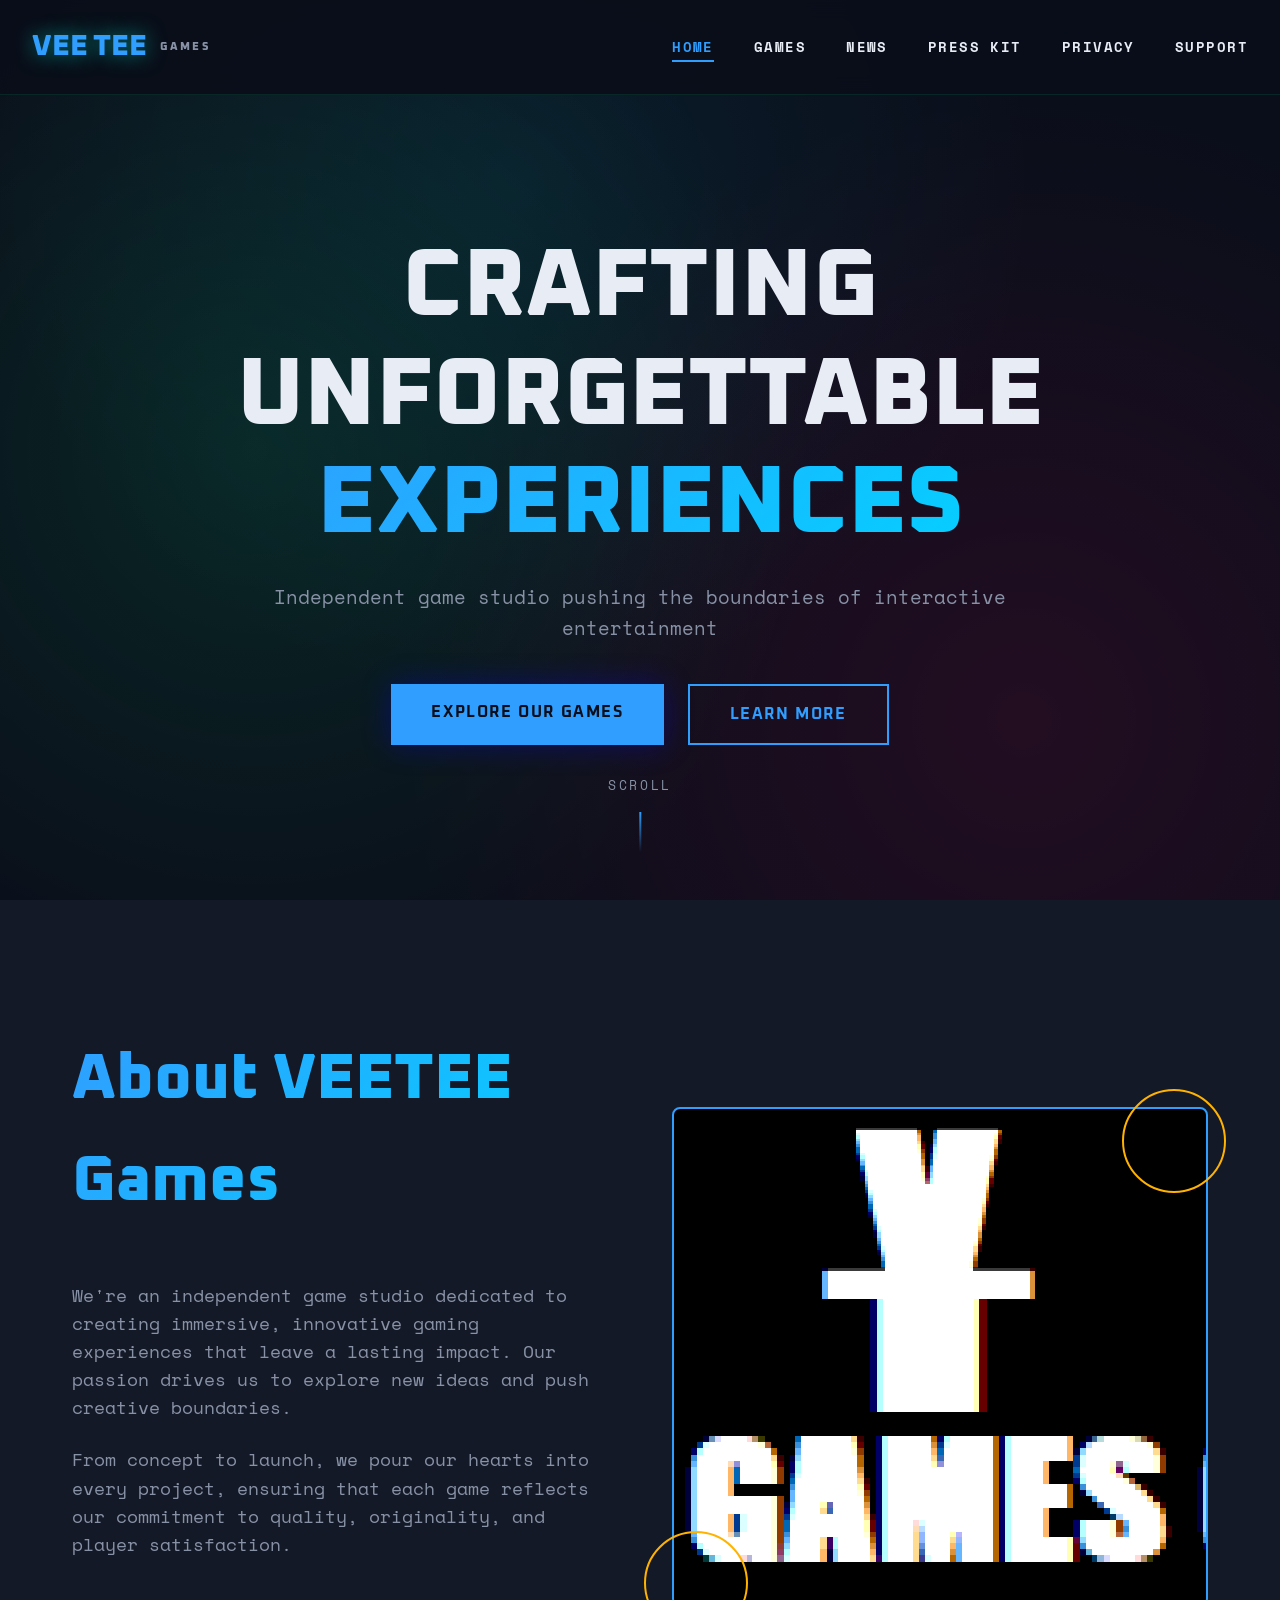
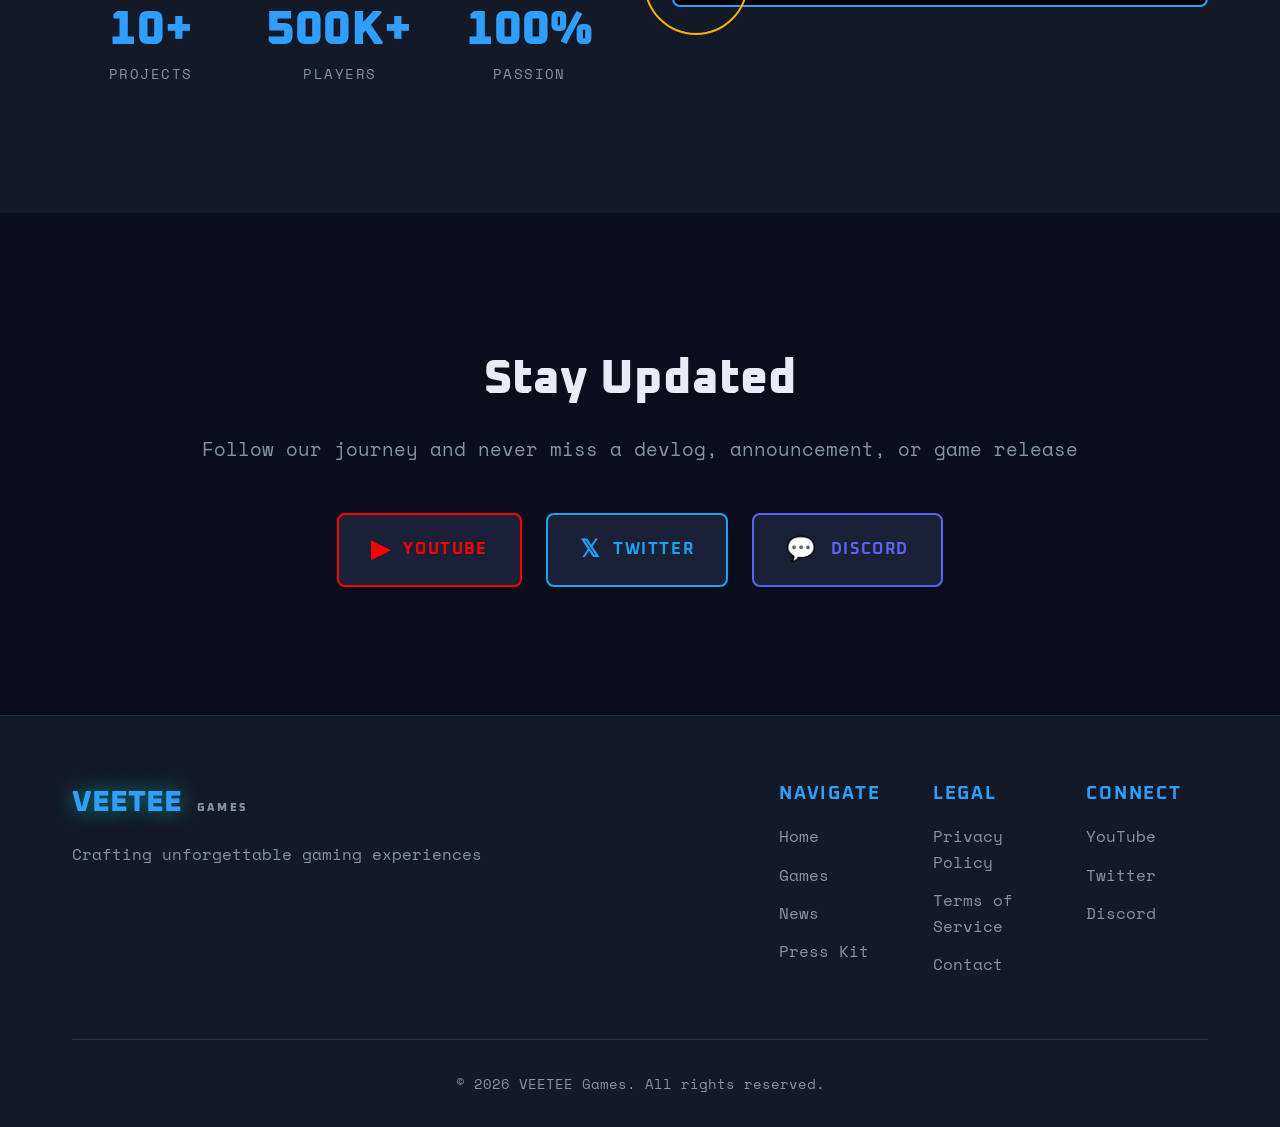
==== commit 9b5f7994: "Support Update" ====
--- a/index.html
+++ b/index.html
@@ -1,6 +1,17 @@
 <!DOCTYPE html>
 <html lang="en">
 <head>
+<style>
+    /* Prevent layout shift before CSS loads */
+    .game-detail-image,
+    .news-thumbnail {
+        min-height: 200px;
+        background-size: cover !important;
+        background-position: center !important;
+        background-repeat: no-repeat !important;
+    }
+</style>
+<link rel="stylesheet" href="styles.css">
     <meta charset="UTF-8">
     <meta name="viewport" content="width=device-width, initial-scale=1.0">
     <title>VEETEE Games - Indie Game Studio</title>
@@ -22,6 +33,7 @@
                 <li><a href="news.html" class="nav-link">News</a></li>
                 <li><a href="press.html" class="nav-link">Press Kit</a></li>
                 <li><a href="privacy.html" class="nav-link">Privacy</a></li>
+                <li><a href="support.html" class="nav-link">Support</a></li>
             </ul>
             <div class="hamburger" id="hamburger">
                 <span></span>
